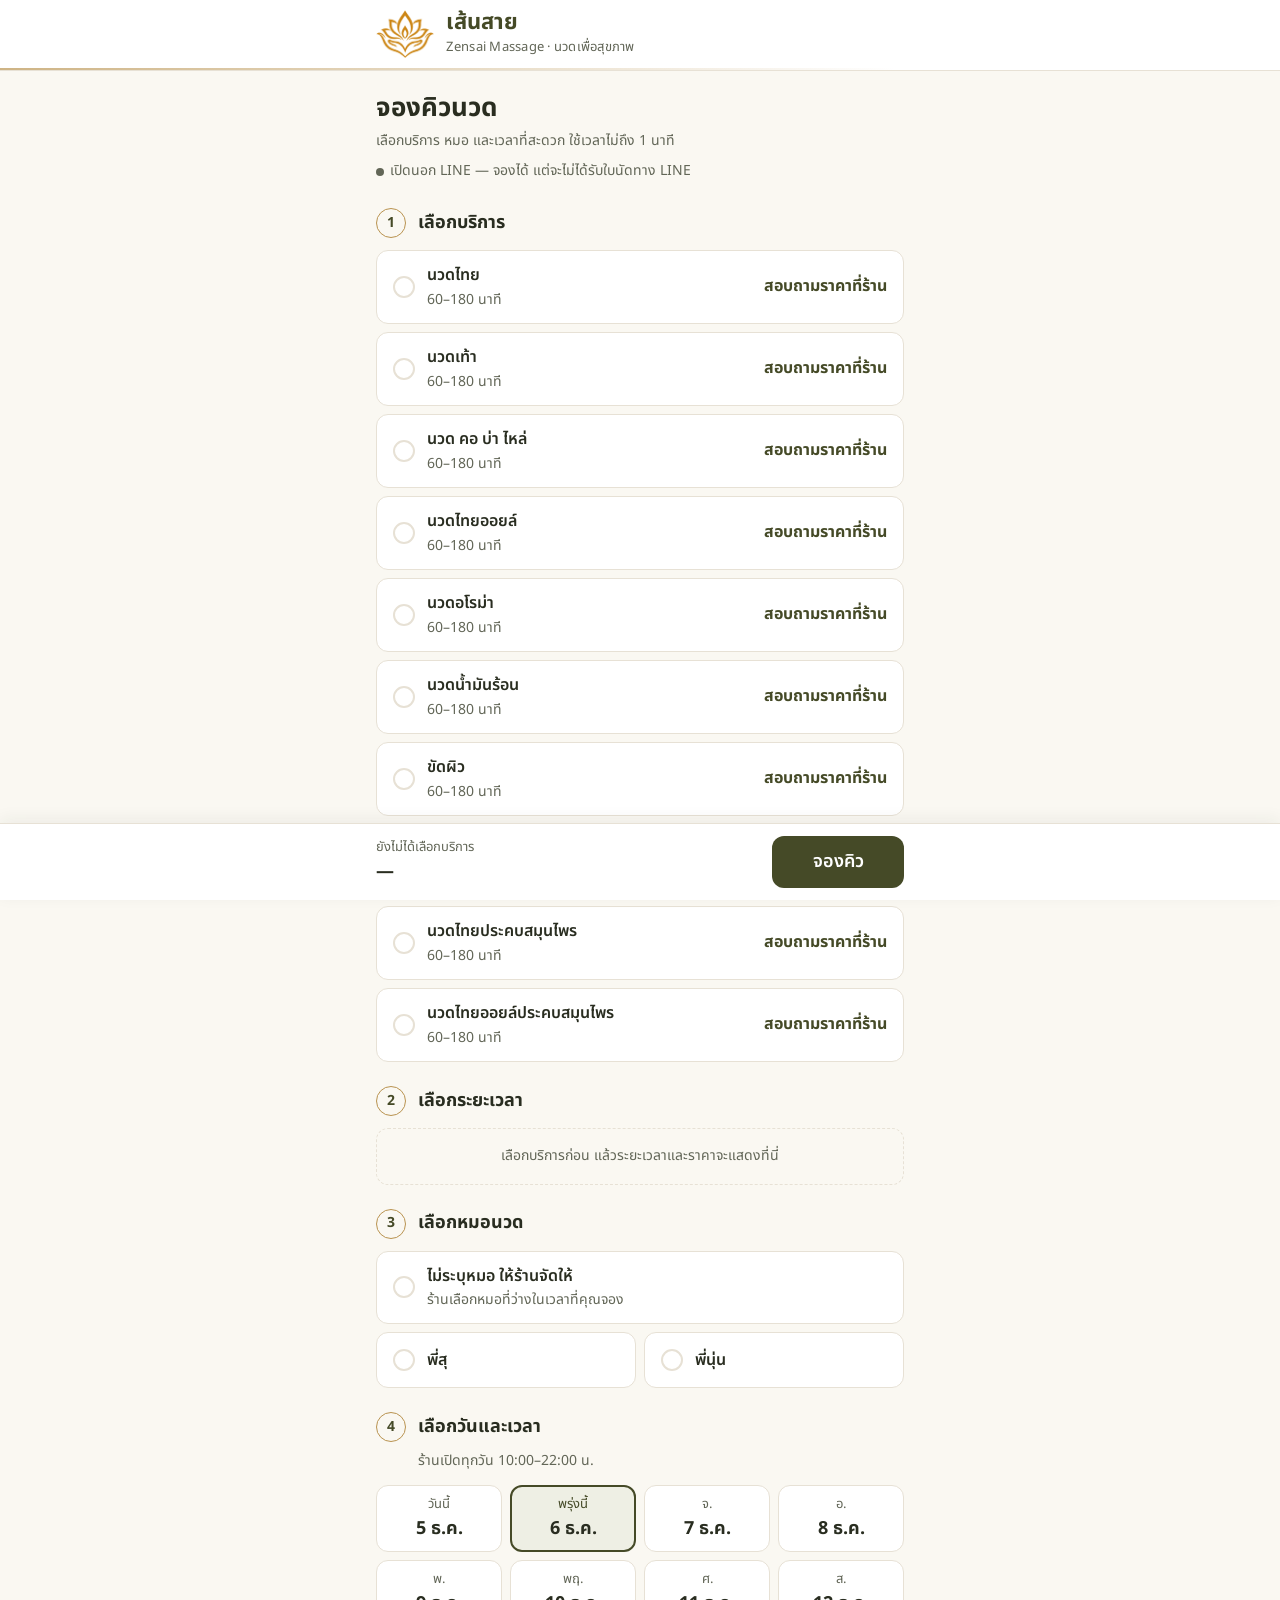
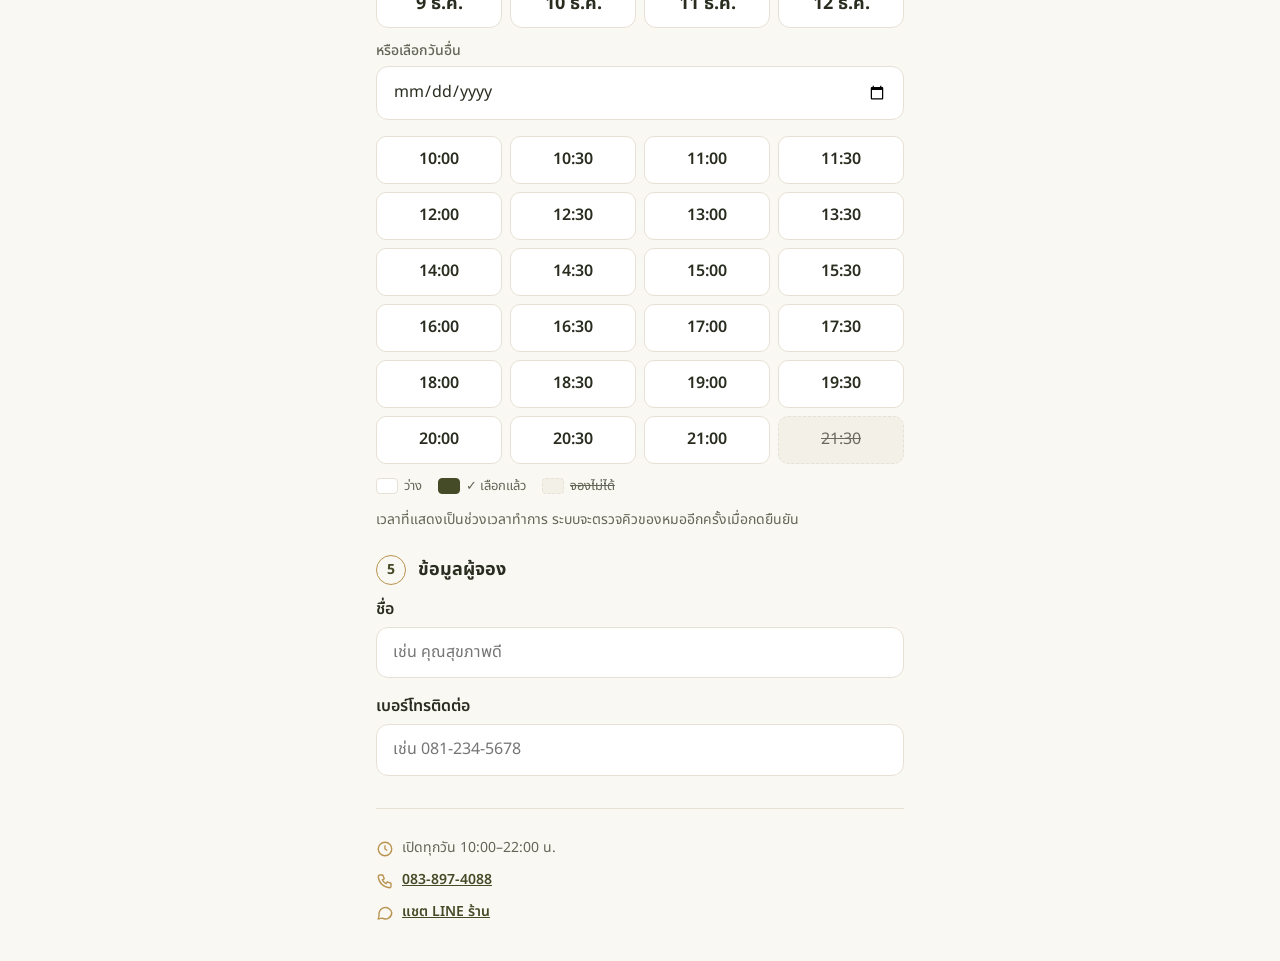
==== booking.html @ e0fc4de1 "Add files via upload" ====
<!DOCTYPE html>
<html lang="th">
<head>
<meta charset="UTF-8">
<meta name="viewport" content="width=device-width, initial-scale=1">
<title>จองคิว · เส้นสาย Zensai Massage</title>
<link rel="preconnect" href="https://fonts.googleapis.com">
<link rel="preconnect" href="https://fonts.gstatic.com" crossorigin>
<link href="https://fonts.googleapis.com/css2?family=Noto+Sans+Thai:wght@400;500;600;700&display=swap" rel="stylesheet">
<link rel="stylesheet" href="theme.css">
<script charset="utf-8" src="https://static.line-scdn.net/liff/edge/2/sdk.js"></script>
<style>
  main{padding-bottom:140px}
  .status-line{display:inline-flex;align-items:center;gap:6px;margin-top:var(--sp-2);font-size:var(--fs-sm);color:var(--c-text-2)}
  .status-line.ok{color:var(--c-success)}
  .status-line .dot{width:8px;height:8px;border-radius:50%;background:currentColor}

  .step{margin-top:var(--sp-6)}
  .step-head{display:flex;align-items:center;gap:var(--sp-3);margin-bottom:var(--sp-3)}
  .step-no{flex:none;width:30px;height:30px;border-radius:50%;border:1.5px solid var(--c-gold);color:var(--c-primary);
    display:flex;align-items:center;justify-content:center;font-weight:700;font-size:var(--fs-sm)}
  .step-head h2{font-size:var(--fs-lg)}
  .step-hint{font-size:var(--fs-sm);color:var(--c-text-2);margin:-4px 0 var(--sp-3) 42px}
  .stack{display:flex;flex-direction:column;gap:var(--sp-2)}
  .grid2{display:grid;grid-template-columns:repeat(2,minmax(0,1fr));gap:var(--sp-2)}
  .grid4{display:grid;grid-template-columns:repeat(4,minmax(0,1fr));gap:var(--sp-2)}
  @media (min-width:480px){ .grid-dates{grid-template-columns:repeat(4,minmax(0,1fr))} }

  .choice .body{flex:1;min-width:0;display:flex;flex-direction:column}
  .choice .name{font-weight:600}
  .choice .meta{font-size:var(--fs-sm);color:var(--c-text-2)}
  .choice .price{font-weight:700;color:var(--c-primary);white-space:nowrap}
  .choice.compact{flex-direction:column;align-items:flex-start;gap:2px;min-height:64px}
  .choice.compact .tick{position:absolute;top:10px;right:10px;width:20px;height:20px}

  /* วันที่ */
  .date-chip{flex-direction:column;align-items:center;justify-content:center;gap:0;min-height:64px;padding:var(--sp-2);text-align:center}
  .date-chip .d1{font-size:var(--fs-xs);color:var(--c-text-2)}
  .date-chip .d2{font-weight:700;font-size:var(--fs-lg);white-space:nowrap}
  .date-chip:has(input:checked){padding:calc(var(--sp-2) - 1px)}
  .date-chip:has(input:checked) .d1{color:var(--c-primary)}
  .other-date{margin-top:var(--sp-3)}

  /* ช่องเวลา: ว่าง / เลือก / จองไม่ได้ ต่างกันทั้งสี เส้น และสัญลักษณ์ */
  .slot{position:relative;min-height:var(--tap);display:flex;align-items:center;justify-content:center;gap:4px;
    border:1px solid var(--c-line);border-radius:var(--r-sm);background:var(--c-surface);font-weight:600;cursor:pointer;font-size:var(--fs-md)}
  .slot input{position:absolute;opacity:0;pointer-events:none}
  .slot .ck{display:none}
  .slot:has(input:checked){background:var(--c-primary);border-color:var(--c-primary);color:#fff}
  .slot:has(input:checked) .ck{display:inline}
  .slot:has(input:focus-visible){outline:3px solid var(--c-gold);outline-offset:2px}
  .slot:has(input:disabled){background:var(--c-muted-bg);border-style:dashed;color:#6A6B60;cursor:not-allowed;text-decoration:line-through;font-weight:400}
  .legend{display:flex;flex-wrap:wrap;gap:var(--sp-4);margin-top:var(--sp-3);font-size:var(--fs-xs);color:var(--c-text-2)}
  .legend span{display:inline-flex;align-items:center;gap:6px}
  .sw{width:22px;height:16px;border-radius:4px;border:1px solid var(--c-line);background:var(--c-surface)}
  .sw.sel{background:var(--c-primary);border-color:var(--c-primary)}
  .sw.off{background:var(--c-muted-bg);border-style:dashed}
  .empty-box{padding:var(--sp-4);text-align:center;color:var(--c-text-2);font-size:var(--fs-sm);border:1px dashed var(--c-line);border-radius:var(--r-md)}

  /* แถบล่าง */
  .bottombar{position:fixed;left:0;right:0;bottom:0;z-index:20;background:var(--c-surface);border-top:1px solid var(--c-line);
    box-shadow:0 -4px 16px rgba(41,45,32,.06);padding:var(--sp-3) 0 calc(var(--sp-3) + env(safe-area-inset-bottom))}
  .bottombar .container{display:flex;align-items:center;gap:var(--sp-3)}
  .bb-sum{flex:1;min-width:0;display:flex;flex-direction:column}
  .bb-sum small{font-size:var(--fs-xs);color:var(--c-text-2);white-space:nowrap;overflow:hidden;text-overflow:ellipsis}
  .bb-sum strong{font-size:var(--fs-lg)}
  .bottombar .btn{min-width:132px;min-height:52px;font-size:var(--fs-lg)}

  /* หน้าต่าง */
  .overlay{position:fixed;inset:0;z-index:40;background:rgba(41,45,32,.45);display:flex;align-items:flex-end;justify-content:center}
  .sheet{width:100%;max-width:var(--maxw);max-height:92vh;overflow-y:auto;background:var(--c-bg);border-radius:20px 20px 0 0;
    padding:var(--sp-5) var(--sp-4) calc(var(--sp-5) + env(safe-area-inset-bottom))}
  @media (min-width:640px){ .overlay{align-items:center} .sheet{border-radius:20px} }
  .sheet-head{display:flex;align-items:center;justify-content:space-between;margin-bottom:var(--sp-4)}
  .sheet-head h2{font-size:var(--fs-xl)}
  .summary{padding:var(--sp-2) var(--sp-4)}
  .summary .row{display:flex;justify-content:space-between;gap:var(--sp-4);padding:var(--sp-3) 0;border-bottom:1px solid var(--c-line)}
  .summary .row:last-child{border-bottom:0}
  .summary .k{color:var(--c-text-2);flex:none}
  .summary .v{font-weight:600;text-align:right;min-width:0;overflow-wrap:anywhere}
  .summary .total .v{font-size:var(--fs-xl);color:var(--c-primary)}
  .note{font-size:var(--fs-sm);color:var(--c-text-2);margin-top:var(--sp-3)}
  .sheet .actions{display:flex;flex-direction:column;gap:var(--sp-2);margin-top:var(--sp-5)}
  .slots-list{list-style:none;margin:var(--sp-3) 0 0;padding:0;display:flex;flex-direction:column;gap:var(--sp-2)}
  .slots-list li{padding:var(--sp-2) var(--sp-3);border:1px dashed var(--c-line);border-radius:var(--r-sm);background:var(--c-muted-bg);text-align:center;font-weight:600}

  /* สำเร็จ */
  .done{margin-top:var(--sp-6);padding:var(--sp-6) var(--sp-4);text-align:center}
  .done .ok-icon{width:64px;height:64px;margin:0 auto var(--sp-3);border-radius:50%;border:2px solid var(--c-gold);
    display:flex;align-items:center;justify-content:center;color:var(--c-primary)}
  .done h2{font-size:var(--fs-2xl)}
  .ref{display:inline-block;margin:var(--sp-3) 0 var(--sp-4);padding:var(--sp-2) var(--sp-5);border-radius:var(--r-md);
    background:var(--c-primary-soft);color:var(--c-primary);font-size:var(--fs-2xl);font-weight:700;letter-spacing:.04em}
  .done .summary{text-align:left;border:1px solid var(--c-line);border-radius:var(--r-md);margin-bottom:var(--sp-4)}
</style>
</head>
<body>

<header class="brandbar">
  <div class="container">
    <img class="brand-logo" src="logo.png" alt="โลโก้เส้นสาย" onerror="this.remove()">
    <div class="brand-text">
      <span class="brand-th">เส้นสาย</span>
      <span class="brand-en">Zensai Massage · นวดเพื่อสุขภาพ</span>
    </div>
  </div>
  <div class="brand-line"></div>
</header>

<main class="container" id="main">
  <h1 class="page-title">จองคิวนวด</h1>
  <p class="page-sub">เลือกบริการ หมอ และเวลาที่สะดวก ใช้เวลาไม่ถึง 1 นาที</p>
  <div id="lineStatus" class="status-line" role="status"><span class="dot"></span><span>กำลังเชื่อมต่อ LINE...</span></div>

  <form id="bookingForm" novalidate>
    <!-- 1 บริการ -->
    <section class="step" aria-labelledby="h-svc">
      <div class="step-head"><span class="step-no">1</span><h2 id="h-svc">เลือกบริการ</h2></div>
      <div class="stack" id="svcList" role="radiogroup" aria-labelledby="h-svc">
        <div class="skeleton" style="height:64px"></div><div class="skeleton" style="height:64px"></div><div class="skeleton" style="height:64px"></div>
      </div>
      <p class="err" data-err="service" hidden>กรุณาเลือกบริการ</p>
    </section>

    <!-- 2 ระยะเวลา -->
    <section class="step" aria-labelledby="h-dur">
      <div class="step-head"><span class="step-no">2</span><h2 id="h-dur">เลือกระยะเวลา</h2></div>
      <div class="grid2" id="durList" role="radiogroup" aria-labelledby="h-dur"></div>
      <p class="empty-box" id="durEmpty">เลือกบริการก่อน แล้วระยะเวลาและราคาจะแสดงที่นี่</p>
      <p class="err" data-err="duration" hidden>กรุณาเลือกระยะเวลา</p>
    </section>

    <!-- 3 หมอ -->
    <section class="step" aria-labelledby="h-doc">
      <div class="step-head"><span class="step-no">3</span><h2 id="h-doc">เลือกหมอนวด</h2></div>
      <div class="grid2" id="docList" role="radiogroup" aria-labelledby="h-doc"></div>
      <p class="note" id="docOffNote" hidden></p>
      <p class="err" data-err="doctor" hidden>กรุณาเลือกหมอนวด</p>
    </section>

    <!-- 4 วันและเวลา -->
    <section class="step" aria-labelledby="h-time">
      <div class="step-head"><span class="step-no">4</span><h2 id="h-time">เลือกวันและเวลา</h2></div>
      <p class="step-hint" id="hoursHint">ร้านเปิดทุกวัน 10:00–22:00 น.</p>
      <div class="grid4 grid-dates" id="dateList" role="radiogroup" aria-label="วันที่"></div>
      <div class="field other-date">
        <label for="otherDate" style="font-weight:500;font-size:var(--fs-sm);color:var(--c-text-2)">หรือเลือกวันอื่น</label>
        <input class="input" type="date" id="otherDate">
      </div>
      <h3 class="sr-only" id="h-slot">เวลาเริ่ม</h3>
      <div class="grid4" id="slotList" role="radiogroup" aria-labelledby="h-slot" style="margin-top:var(--sp-4)"></div>
      <p class="empty-box" id="slotEmpty" hidden></p>
      <div class="legend" aria-hidden="true">
        <span><i class="sw"></i>ว่าง</span>
        <span><i class="sw sel"></i>✓ เลือกแล้ว</span>
        <span><i class="sw off"></i><s>จองไม่ได้</s></span>
      </div>
      <p class="note">เวลาที่แสดงเป็นช่วงเวลาทำการ ระบบจะตรวจคิวของหมออีกครั้งเมื่อกดยืนยัน</p>
      <p class="err" data-err="time" hidden>กรุณาเลือกเวลาเริ่ม</p>
    </section>

    <!-- 5 ผู้จอง -->
    <section class="step" aria-labelledby="h-me">
      <div class="step-head"><span class="step-no">5</span><h2 id="h-me">ข้อมูลผู้จอง</h2></div>
      <div class="stack" style="gap:var(--sp-4)">
        <div class="field">
          <label for="customerName">ชื่อ</label>
          <input class="input" type="text" id="customerName" placeholder="เช่น คุณสุขภาพดี" autocomplete="name" maxlength="60">
          <p class="err" data-err="customerName" hidden>กรุณากรอกชื่ออย่างน้อย 2 ตัวอักษร</p>
        </div>
        <div class="field">
          <label for="customerPhone">เบอร์โทรติดต่อ</label>
          <input class="input" type="tel" id="customerPhone" placeholder="เช่น 081-234-5678" inputmode="tel" autocomplete="tel" maxlength="14">
          <p class="err" data-err="customerPhone" hidden>กรุณากรอกเบอร์มือถือ 10 หลัก หรือเบอร์บ้าน 9 หลัก เช่น 0812345678</p>
        </div>
      </div>
    </section>
  </form>

  <footer class="site-footer" aria-label="ข้อมูลร้าน">
    <div class="row"><svg width="18" height="18" viewBox="0 0 24 24" fill="none" stroke="currentColor" stroke-width="1.8" aria-hidden="true"><circle cx="12" cy="12" r="9"/><path d="M12 7v5l3 2"/></svg><span data-shop="hours">เปิดทุกวัน 10:00–22:00 น.</span></div>
    <div class="row"><svg width="18" height="18" viewBox="0 0 24 24" fill="none" stroke="currentColor" stroke-width="1.8" aria-hidden="true"><path d="M5 4h4l2 5-2.5 1.5a11 11 0 0 0 5 5L15 13l5 2v4a2 2 0 0 1-2 2A16 16 0 0 1 3 6a2 2 0 0 1 2-2"/></svg><a data-shop="phone" href="tel:0838974088">083-897-4088</a></div>
    <div class="row"><svg width="18" height="18" viewBox="0 0 24 24" fill="none" stroke="currentColor" stroke-width="1.8" aria-hidden="true"><path d="M21 11.5a8.5 8.5 0 0 1-12.6 7.4L3 20l1.2-4.9A8.5 8.5 0 1 1 21 11.5z"/></svg><a data-shop="line" href="https://lin.ee/VCzZf3y">แชต LINE ร้าน</a></div>
  </footer>
</main>

<!-- สำเร็จ -->
<section class="container" id="doneView" hidden>
  <div class="card done" role="status" aria-live="polite">
    <div class="ok-icon"><svg width="32" height="32" viewBox="0 0 24 24" fill="none" stroke="currentColor" stroke-width="2.2" aria-hidden="true"><path d="M5 13l4 4L19 7"/></svg></div>
    <h2>จองคิวสำเร็จ</h2>
    <p class="page-sub">เลขอ้างอิงการจอง</p>
    <div class="ref" id="doneRef">BK-000000</div>
    <div class="summary" id="doneSummary"></div>
    <p class="note" style="margin-bottom:var(--sp-4)"><span id="doneLineNote">ร้านส่งใบนัดเข้าแชต LINE แล้ว</span> หากต้องการเลื่อนหรือยกเลิก กรุณาแจ้งร้านทาง LINE หรือโทร <a data-shop="phone" href="tel:0838974088" style="white-space:nowrap">083-897-4088</a></p>
    <div class="stack">
      <button class="btn btn-primary btn-block" id="doneClose">เสร็จสิ้น</button>
      <a class="btn btn-secondary btn-block" data-shop="line" href="https://lin.ee/VCzZf3y">ติดต่อร้านทาง LINE</a>
    </div>
  </div>
</section>

<!-- แถบล่าง -->
<div class="bottombar" id="bottombar">
  <div class="container">
    <div class="bb-sum" aria-live="polite"><small id="bbLabel">ยังไม่ได้เลือกบริการ</small><strong id="bbPrice">—</strong></div>
    <button class="btn btn-primary" id="bookBtn" type="button">จองคิว</button>
  </div>
</div>

<!-- ตรวจสอบก่อนยืนยัน -->
<div class="overlay" id="reviewModal" hidden>
  <div class="sheet" role="dialog" aria-modal="true" aria-labelledby="rvTitle">
    <div class="sheet-head">
      <h2 id="rvTitle">ตรวจสอบการจอง</h2>
      <button class="icon-btn" type="button" data-close aria-label="ปิด"><svg width="20" height="20" viewBox="0 0 24 24" fill="none" stroke="currentColor" stroke-width="2" aria-hidden="true"><path d="M6 6l12 12M18 6L6 18"/></svg></button>
    </div>
    <div class="card summary" id="rvSummary"></div>
    <p class="note">ราคาตามรายการบริการของร้าน</p>
    <div class="alert alert-error" id="rvError" role="alert" hidden></div>
    <div class="actions">
      <button class="btn btn-primary btn-block" id="confirmBtn" type="button" style="min-height:52px;font-size:var(--fs-lg)">ยืนยันการจอง</button>
      <button class="btn btn-ghost btn-block" type="button" data-close>แก้ไขข้อมูล</button>
    </div>
  </div>
</div>

<!-- คิวชน -->
<div class="overlay" id="overlapModal" hidden>
  <div class="sheet" role="alertdialog" aria-modal="true" aria-labelledby="ovTitle">
    <div class="sheet-head"><h2 id="ovTitle">เวลานี้หมอไม่ว่าง</h2></div>
    <p><strong id="overlapDoctorName"></strong> มีคิวในช่วงเวลาต่อไปนี้ของวันที่เลือก กรุณาเลือกเวลาที่ไม่ทับช่วงนี้ หรือเลือกหมอท่านอื่น</p>
    <ul class="slots-list" id="overlapTimeList"></ul>
    <div class="actions"><button class="btn btn-primary btn-block" type="button" id="overlapBack">เลือกเวลาใหม่</button></div>
  </div>
</div>

<script>
/* ================== ตั้งค่า (ค่าเดิมของระบบ) ================== */
let userLineId = "";
const LIFF_ID = "2012242488-OK0d3lhO";
const GAS_URL = "https://script.google.com/macros/s/AKfycbzGYGDZ9U1p-C6fhe0xOBfk2Kd2uC1qpuZTYIqtyW0Fg2zHU_-hNtagqy3VfTC_7IYmIg/exec";
let DOCTORS = ["พี่สุ", "พี่นุ่น"];   // สำรอง: ใช้เมื่อโหลดรายชื่อจากชีต "ชื่อพนักงาน/หมอ" ไม่ได้
// เวลาเปิด-ปิด ช่วงห่างช่องเวลา เบอร์ และ LINE ร้าน: อ่านจากแท็บ "ตั้งค่า" (ค่านี้ใช้เมื่อโหลดไม่ได้)
let CFG = { openTime: "10:00", closeTime: "22:00", slotStep: 30, phone: "083-897-4088", lineUrl: "https://lin.ee/VCzZf3y" };   // เวลาทำการ / ช่วงห่างของช่องเวลา (นาที)
const START_URL = location.href;

// รายการสำรอง (ใช้เมื่อโหลด Sheet ไม่ได้) = รายการเดิมของหน้าจอง ไม่มีราคา
const FALLBACK_SERVICES = ["นวดไทย","นวดเท้า","นวด คอ บ่า ไหล่","นวดไทยออยล์","นวดอโรม่า","นวดน้ำมันร้อน","ขัดผิว","นวดอโรม่า + ขัดผิว","นวดไทยประคบสมุนไพร","นวดไทยออยล์ประคบสมุนไพร"];
const FALLBACK_DURATIONS = [60, 90, 120, 150, 180];
const SERVICE_MAP = { thai:"นวดไทย", thaioil:"นวดไทยออยล์", foot:"นวดเท้า", office:"นวด คอ บ่า ไหล่", oil:"นวดอโรม่า", stone:"นวดไทยประคบสมุนไพร" };

/* ================== state ================== */
let SERVICES = [];           // [{id,name,durations:[{min,price}]}]
const S = { service:null, dur:null, doctor:null, date:null, time:null };

const $ = id => document.getElementById(id);
const esc = s => String(s ?? '').replace(/[&<>"']/g, c => ({'&':'&amp;','<':'&lt;','>':'&gt;','"':'&quot;',"'":'&#39;'}[c]));
const baht = n => '฿' + Number(n).toLocaleString('th-TH');
const norm = s => String(s || '').replace(/\s+/g, '');
const pad = n => String(n).padStart(2, '0');
const toMin = t => { const [h, m] = t.split(':').map(Number); return h * 60 + m; };
const fromMin = m => pad(Math.floor(m / 60)) + ':' + pad(m % 60);
const isoDate = d => d.getFullYear() + '-' + pad(d.getMonth() + 1) + '-' + pad(d.getDate());
const durLabel = m => (m % 60 === 0 ? (m / 60) + ' ชั่วโมง' : (m >= 60 ? (Math.floor(m / 60) + ' ชม. ' + (m % 60) + ' นาที') : m + ' นาที'));
const TICK = '<span class="tick"><svg width="14" height="14" viewBox="0 0 24 24" fill="none" stroke="currentColor" stroke-width="3" aria-hidden="true"><path d="M5 13l4 4L19 7"/></svg></span>';

function setStatus(type, text){
  const el = $('lineStatus'); el.className = 'status-line' + (type ? ' ' + type : '');
  el.querySelector('span:last-child').textContent = text;
}

/* ================== โหลดบริการ (ชีต Price) + หมอ + ตั้งค่า ผ่าน Apps Script ================== */
const CACHE_KEY = 'zensai_catalog_v1';
function useCatalog(c){
  CFG = Object.assign(CFG, c.settings || {});
  if (Array.isArray(c.services) && c.services.length)
    SERVICES = c.services.map(s => ({ id: s.id, name: s.name, durations: s.durations || [] }));
  if (Array.isArray(c.doctors) && c.doctors.length) DOCTORS = c.doctors;
  if (c.doctorOffDays) DOCTOR_OFF = c.doctorOffDays;
  CHECKED_IN = { date: c.today || '', names: c.checkedInToday || [] };
  LEAVE = c.leave || {};
}
function applyShopInfo(){
  const h = `ร้านเปิดทุกวัน ${CFG.openTime}–${CFG.closeTime} น.`;
  document.querySelectorAll('[data-shop="hours"]').forEach(el => el.textContent = h.replace('ร้าน', ''));
  $('hoursHint').textContent = h;
  document.querySelectorAll('[data-shop="phone"]').forEach(el => { el.textContent = CFG.phone; el.href = 'tel:' + String(CFG.phone).replace(/\D/g, ''); });
  document.querySelectorAll('[data-shop="line"]').forEach(el => el.href = CFG.lineUrl);
}
async function loadCatalog(){
  $('docList').innerHTML = '<div class="skeleton" style="height:56px"></div><div class="skeleton" style="height:56px"></div>';
  try{
    const r = await fetch(GAS_URL, { method: 'POST', headers: { 'Content-Type': 'text/plain;charset=utf-8' }, body: JSON.stringify({ action: 'catalog' }) });
    const c = await r.json();
    if (!c.success) throw new Error(c.error || 'โหลดไม่สำเร็จ');
    useCatalog(c);
    try{ localStorage.setItem(CACHE_KEY, JSON.stringify(c)); }catch(e){}
  }catch(e){
    console.warn('โหลดข้อมูลล่าสุดไม่ได้:', e);
    let cached = null;
    try{ cached = JSON.parse(localStorage.getItem(CACHE_KEY) || 'null'); }catch(_){}
    if (cached) useCatalog(cached);   // ใช้ข้อมูลครั้งล่าสุดที่เคยโหลดได้
  }
  if (!SERVICES.length)               // ไม่มีทั้งข้อมูลสด/ที่จำไว้: ใช้รายการเดิมของร้าน (ไม่มีราคา) ให้ลูกค้ายังจองได้
    SERVICES = FALLBACK_SERVICES.map(n => ({ id: '', name: n, durations: FALLBACK_DURATIONS.map(min => ({ min, price: 0 })) }));
  applyShopInfo();
  renderServices(); renderDoctors(); renderSlots();
}

/* ================== render ================== */
function priceRange(s){
  const ps = s.durations.map(d => d.price).filter(Boolean);
  const mins = s.durations.map(d => d.min);
  const t = mins.length ? (mins[0] === mins[mins.length - 1] ? `${mins[0]} นาที` : `${mins[0]}–${mins[mins.length - 1]} นาที`) : '';
  const p = ps.length ? (Math.min(...ps) === Math.max(...ps) ? baht(ps[0]) : `${baht(Math.min(...ps))}–${baht(Math.max(...ps)).slice(1)}`) : 'สอบถามราคาที่ร้าน';
  return { t, p };
}
function renderServices(){
  $('svcList').innerHTML = SERVICES.map((s, i) => { const r = priceRange(s); return `
    <label class="choice"><input type="radio" name="service" value="${i}">${TICK}
      <span class="body"><span class="name">${esc(s.name)}</span><span class="meta">${esc(r.t)}</span></span>
      <span class="price">${esc(r.p)}</span></label>`; }).join('');
}
function renderDurations(){
  const s = S.service;
  $('durEmpty').hidden = !!s;
  $('durList').innerHTML = !s ? '' : s.durations.map(d => `
    <label class="choice compact"><input type="radio" name="dur" value="${d.min}" ${S.dur && S.dur.min === d.min ? 'checked' : ''}>${TICK}
      <span class="name">${durLabel(d.min)}</span><span class="price">${d.price ? baht(d.price) : 'ราคาตามหน้าร้าน'}</span></label>`).join('');
}
const ANY_DOCTOR = 'ให้ร้านจัดให้';
let DOCTOR_OFF = {};
let CHECKED_IN = { date: '', names: [] };
let LEAVE = {};   // { "yyyy-mm-dd": [ชื่อหมอที่ลา] } จากแท็บ วันลา   // หมอที่เช็กอินวันนี้ (มาทำงานแม้ตรงกับวันหยุด)   // { ชื่อหมอ: [เลขวันหยุด 0=อา..6=ส] } จากคอลัมน์ "วันหยุด" ในชีตหมอ
const DAY_TH = ['อาทิตย์','จันทร์','อังคาร','พุธ','พฤหัสบดี','ศุกร์','เสาร์'];
function weekdayOf(iso){ const [y,m,d] = iso.split('-').map(Number); return new Date(y, m - 1, d).getDay(); }
function renderDoctors(){
  const wd = S.date ? weekdayOf(S.date) : -1;
  const workingToday = S.date && S.date === CHECKED_IN.date ? CHECKED_IN.names : [];
  const onLeave = (S.date && LEAVE[S.date]) || [];
  // วันนี้: ถ้ามีหมอเช็กอินแล้ว แสดงเฉพาะคนที่เช็กอิน
  const notInYet = workingToday.length ? DOCTORS.filter(d => !workingToday.includes(d)) : [];
  const off = DOCTORS.filter(d => notInYet.includes(d) ||
    (((DOCTOR_OFF[d] || []).includes(wd) || onLeave.includes(d)) && !workingToday.includes(d)));
  const avail = DOCTORS.filter(d => !off.includes(d));
  if (S.doctor && S.doctor !== ANY_DOCTOR && off.includes(S.doctor)){
    const why = notInYet.includes(S.doctor) ? 'ยังไม่ได้เข้างานวันนี้' : onLeave.includes(S.doctor) ? 'ลาวันที่เลือก' : 'หยุดวัน' + DAY_TH[wd];
    $('docOffNote').textContent = `${S.doctor} ${why} กรุณาเลือกหมอใหม่ หรือเลือก "ให้ร้านจัดให้"`;
    $('docOffNote').hidden = false; S.doctor = null;
  } else if (off.length){
    $('docOffNote').textContent = `วันที่เลือกไม่มาทำงาน: ${off.join(', ')}`;
    $('docOffNote').hidden = false;
  } else $('docOffNote').hidden = true;
  $('docList').innerHTML = `
    <label class="choice" style="grid-column:1/-1"><input type="radio" name="doctor" value="${ANY_DOCTOR}">${TICK}
      <span class="body"><span class="name">ไม่ระบุหมอ ให้ร้านจัดให้</span><span class="meta">ร้านเลือกหมอที่ว่างในเวลาที่คุณจอง</span></span></label>`
    + avail.map(d => `
    <label class="choice"><input type="radio" name="doctor" value="${esc(d)}" ${S.doctor === d ? 'checked' : ''}>${TICK}<span class="body"><span class="name">${esc(d)}</span></span></label>`).join('');
  if (S.doctor === ANY_DOCTOR){ const r = document.querySelector(`input[name=doctor][value="${ANY_DOCTOR}"]`); if (r) r.checked = true; }
}
function renderDates(){
  const fmt1 = new Intl.DateTimeFormat('th-TH', { weekday: 'short' });
  const fmt2 = new Intl.DateTimeFormat('th-TH', { day: 'numeric', month: 'short' });
  const today = new Date(); let html = '';
  for (let i = 0; i < 8; i++){
    const d = new Date(today.getFullYear(), today.getMonth(), today.getDate() + i);
    const iso = isoDate(d);
    html += `<label class="choice date-chip"><input type="radio" name="date" value="${iso}" ${S.date === iso ? 'checked' : ''}>
      <span class="d1">${i === 0 ? 'วันนี้' : i === 1 ? 'พรุ่งนี้' : fmt1.format(d)}</span><span class="d2">${fmt2.format(d)}</span></label>`;
  }
  $('dateList').innerHTML = html;
  $('otherDate').min = isoDate(today);
}
function renderSlots(){
  const dur = S.dur ? S.dur.min : 60;
  const now = new Date(), isToday = S.date === isoDate(now);
  const nowMin = now.getHours() * 60 + now.getMinutes();
  const last = toMin(CFG.closeTime) - dur, step = Number(CFG.slotStep) || 30;
  let html = '', free = 0;
  for (let m = toMin(CFG.openTime); m <= toMin(CFG.closeTime) - step; m += step){
    const t = fromMin(m);
    const off = (isToday && m <= nowMin) || m > last;
    if (!off) free++;
    if (off && S.time === t) S.time = null;
    html += `<label class="slot"><input type="radio" name="time" value="${t}" ${off ? 'disabled' : ''} ${S.time === t ? 'checked' : ''}
      aria-label="${t} น.${off ? ' (จองไม่ได้)' : ''}"><span class="ck" aria-hidden="true">✓</span>${t}</label>`;
  }
  $('slotList').innerHTML = html;
  $('slotEmpty').hidden = free > 0;
  $('slotEmpty').textContent = isToday ? 'วันนี้ไม่มีช่วงเวลาที่จองได้แล้ว กรุณาเลือกวันอื่น' : 'ไม่มีช่วงเวลาที่พอสำหรับระยะเวลานี้ กรุณาเลือกระยะเวลาที่สั้นลง';
  updateBar();
}
function updateBar(){
  const s = S.service, d = S.dur;
  $('bbLabel').textContent = s ? [s.name, d && durLabel(d.min), S.time && (S.time + ' น.')].filter(Boolean).join(' · ') : 'ยังไม่ได้เลือกบริการ';
  $('bbPrice').textContent = d ? (d.price ? baht(d.price) : 'ราคาตามหน้าร้าน') : (s ? 'เลือกระยะเวลา' : '—');
}
function showErr(key, show){ const el = document.querySelector(`[data-err="${key}"]`); if (el) el.hidden = !show; }

/* ================== events ================== */
const form = $('bookingForm');
form.addEventListener('change', e => {
  const t = e.target;
  if (t.name === 'service'){ S.service = SERVICES[Number(t.value)]; S.dur = S.service.durations.length === 1 ? S.service.durations[0] : null; renderDurations(); renderSlots(); showErr('service', false); }
  if (t.name === 'dur'){ S.dur = S.service.durations.find(d => d.min === Number(t.value)); renderSlots(); showErr('duration', false); }
  if (t.name === 'doctor'){ S.doctor = t.value; showErr('doctor', false); }
  if (t.name === 'date'){ S.date = t.value; $('otherDate').value = ''; renderSlots(); renderDoctors(); }
  if (t.id === 'otherDate' && t.value){ S.date = t.value; document.querySelectorAll('input[name=date]').forEach(r => r.checked = (r.value === t.value)); renderSlots(); renderDoctors(); }
  if (t.name === 'time'){ S.time = t.value; showErr('time', false); updateBar(); }
});
['customerName', 'customerPhone'].forEach(id => $(id).addEventListener('input', () => { showErr(id, false); $(id).classList.remove('invalid'); }));

const cleanPhone = v => (v || '').replace(/\D/g, '');
const isValidPhone = d => /^0\d{8,9}$/.test(d);
const formatPhone = d => d.length === 10 ? d.replace(/(\d{3})(\d{3})(\d{4})/, '$1-$2-$3') : d.length === 9 ? d.replace(/(\d{2})(\d{3})(\d{4})/, '$1-$2-$3') : d;

function validate(){
  const checks = [
    ['service', !!S.service, 'svcList'], ['duration', !!S.dur, 'durList'], ['doctor', !!S.doctor, 'docList'],
    ['time', !!(S.date && S.time), 'slotList'],
    ['customerName', $('customerName').value.trim().length >= 2, 'customerName'],
    ['customerPhone', isValidPhone(cleanPhone($('customerPhone').value)), 'customerPhone'],
  ];
  let first = null;
  for (const [key, ok, elId] of checks){
    showErr(key, !ok);
    if (elId.startsWith('customer')) $(elId).classList.toggle('invalid', !ok);
    if (!ok && !first) first = $(elId);
  }
  if (first){ first.scrollIntoView({ behavior: 'smooth', block: 'center' }); if (first.focus) setTimeout(() => first.focus({ preventScroll: true }), 300); return false; }
  return true;
}

function endTimeOf(start, durHrs){
  // สูตรเดิมของระบบ
  const [h, m] = start.split(':').map(Number);
  const addedMinutes = Math.round((durHrs % 1) * 60), totalMinutes = m + addedMinutes;
  const endHour = (h + Math.floor(durHrs) + Math.floor(totalMinutes / 60)) % 24;
  return pad(endHour) + ':' + pad(totalMinutes % 60);
}
function thaiLongDate(iso){
  const [y, m, d] = iso.split('-').map(Number);
  return new Intl.DateTimeFormat('th-TH', { weekday: 'long', day: 'numeric', month: 'long', year: 'numeric' }).format(new Date(y, m - 1, d));
}
function summaryHTML(extra){
  const hrs = S.dur.min / 60, end = endTimeOf(S.time, hrs);
  const rows = [
    ['บริการ', S.service.name], ['ระยะเวลา', durLabel(S.dur.min)], ['หมอนวด', S.doctor === ANY_DOCTOR ? 'ไม่ระบุ (ร้านจัดให้)' : S.doctor],
    ['วันที่', thaiLongDate(S.date)], ['เวลา', `${S.time}–${end} น.`],
    ['ผู้จอง', $('customerName').value.trim()], ['เบอร์โทร', formatPhone(cleanPhone($('customerPhone').value))],
    ...(extra || []),
  ];
  return rows.map(([k, v]) => `<div class="row"><span class="k">${esc(k)}</span><span class="v">${esc(v)}</span></div>`).join('')
    + `<div class="row total"><span class="k">ราคา</span><span class="v">${S.dur.price ? baht(S.dur.price) : 'ราคาตามหน้าร้าน'}</span></div>`;
}

/* modal helpers */
let lastFocus = null;
function openModal(id){ lastFocus = document.activeElement; $(id).hidden = false; document.body.style.overflow = 'hidden'; const f = $(id).querySelector('button'); f && f.focus(); }
function closeModal(id){ $(id).hidden = true; document.body.style.overflow = ''; lastFocus && lastFocus.focus && lastFocus.focus(); }
document.querySelectorAll('[data-close]').forEach(b => b.addEventListener('click', () => closeModal('reviewModal')));
$('reviewModal').addEventListener('click', e => { if (e.target.id === 'reviewModal' && !$('confirmBtn').disabled) closeModal('reviewModal'); });
document.addEventListener('keydown', e => { if (e.key === 'Escape' && !$('reviewModal').hidden && !$('confirmBtn').disabled) closeModal('reviewModal'); });

$('bookBtn').addEventListener('click', () => {
  if (!validate()) return;
  $('rvSummary').innerHTML = summaryHTML();
  $('rvError').hidden = true;
  openModal('reviewModal');
});

$('overlapBack').addEventListener('click', () => { closeModal('overlapModal'); $('h-time').scrollIntoView({ behavior: 'smooth', block: 'start' }); });

/* ================== ส่งการจอง (API เดิม) ================== */
$('confirmBtn').addEventListener('click', async () => {
  const btn = $('confirmBtn');
  btn.disabled = true; btn.innerHTML = '<span class="spinner"></span> กำลังบันทึกการจอง...';
  $('rvError').hidden = true;

  if (!userLineId && typeof liff !== 'undefined'){
    try{ if (liff.isLoggedIn()){ const p = await liff.getProfile(); if (p && p.userId) userLineId = p.userId; } }catch(e){}
  }
  const durationVal = S.dur.min / 60;
  const name = $('customerName').value.trim();
  const phone = formatPhone(cleanPhone($('customerPhone').value));
  const payload = {
    service: S.service.name,
    serviceId: S.service.id || '',
    price: S.dur.price || null,
    doctor: S.doctor,
    duration: durationVal,
    date: S.date,
    startTime: S.time,
    endTime: endTimeOf(S.time, durationVal),
    customerName: name,
    customerPhone: phone,
    customerInfo: name + " " + phone,
    lineUserId: userLineId
  };

  const controller = new AbortController();
  const timer = setTimeout(() => controller.abort(), 30000);
  try{
    const r = await fetch(GAS_URL, { method: 'POST', headers: { 'Content-Type': 'text/plain;charset=utf-8' }, body: JSON.stringify(payload), signal: controller.signal });
    clearTimeout(timer);
    let res; try{ res = JSON.parse(await r.text()); }catch(e){ throw new Error('ระบบตอบกลับผิดรูปแบบ'); }

    if (res.success){
      if (res.autoAssigned && res.doctor) S.doctor = res.doctor + ' (ร้านจัดให้)';
      closeModal('reviewModal');
      $('doneRef').textContent = res.bookingId;
      $('doneSummary').innerHTML = summaryHTML();
      $('doneLineNote').textContent =
        res.lineSent === true ? 'ร้านส่งใบนัดเข้าแชต LINE แล้ว'
        : res.lineSent === false ? (userLineId ? 'ส่งใบนัดเข้า LINE ไม่สำเร็จ กรุณาบันทึกเลขอ้างอิงนี้ไว้ (การจองบันทึกเรียบร้อยแล้ว)' : 'กรุณาบันทึกเลขอ้างอิงนี้ไว้')
        : (userLineId ? 'ร้านส่งใบนัดเข้าแชต LINE แล้ว' : 'กรุณาบันทึกเลขอ้างอิงนี้ไว้');   // ระบบหลังบ้านเวอร์ชันเก่า
      $('main').hidden = true; $('bottombar').hidden = true; $('doneView').hidden = false;
      window.scrollTo(0, 0);
    }else if (res.isOverlapping){
      closeModal('reviewModal');
      $('overlapDoctorName').textContent = res.doctor || S.doctor;
      const list = $('overlapTimeList'); list.innerHTML = '';
      (res.bookedSlots || []).forEach(s => { const li = document.createElement('li'); li.textContent = s; list.appendChild(li); });
      openModal('overlapModal');
    }else{
      if (res.doctorOff){
        $('rvError').innerHTML = `<div><strong>${esc(res.error)}</strong><br>กด "แก้ไขข้อมูล" แล้วเลือกใหม่</div>`;
        $('rvError').hidden = false;
      } else if (res.noDoctorFree){
        $('rvError').innerHTML = `<div><strong>เวลานี้หมอไม่ว่างทุกท่าน</strong><br>กรุณากด "แก้ไขข้อมูล" แล้วเลือกเวลาอื่น</div>`;
        $('rvError').hidden = false;
      } else showBookingError(res.error || 'ไม่ทราบสาเหตุ');
    }
  }catch(err){
    clearTimeout(timer);
    showBookingError(err.name === 'AbortError' ? 'ระบบตอบช้าเกินไป' : (err.message || String(err)), true);
  }finally{
    btn.disabled = false; btn.textContent = 'ยืนยันการจอง';
  }
});
function showBookingError(msg, network){
  const el = $('rvError');
  el.innerHTML = `<div><strong>จองไม่สำเร็จ:</strong> ${esc(msg)}<br>${network
    ? 'ตรวจสอบสัญญาณอินเทอร์เน็ตแล้วกด "ยืนยันการจอง" อีกครั้ง'
    : 'ลองแก้ไขข้อมูลแล้วกดยืนยันอีกครั้ง'} หากยังไม่ได้ ติดต่อร้าน ${esc(CFG.phone)}</div>`;
  el.hidden = false;
}

$('doneClose').addEventListener('click', () => {
  try{ if (typeof liff !== 'undefined' && liff.isInClient()){ liff.closeWindow(); return; } }catch(e){}
  location.href = location.pathname;   // เปิดในเบราว์เซอร์: กลับหน้าจองใหม่
});

/* ================== รับค่าจากหน้าเมนู ================== */
function getMenuParams(){
  const p = new URLSearchParams(location.search);
  if (p.get('service') || p.get('svc_name')) return p;
  try{
    const state = new URL(START_URL).searchParams.get('liff.state');
    if (state){ const q = state.includes('?') ? state.slice(state.indexOf('?') + 1) : state; return new URLSearchParams(q.split('#')[0]); }
  }catch(e){}
  return p;
}
function checkRadio(name, value){
  const r = [...document.querySelectorAll(`input[name="${name}"]`)].find(x => x.value === String(value));
  if (!r) return false;
  r.checked = true; r.dispatchEvent(new Event('change', { bubbles: true })); return true;
}
async function prefillFromMenu(){
  const p = getMenuParams();
  const svcId = p.get('service'), svcName = p.get('svc_name'), durMin = Number(p.get('dur'));
  if (svcId || svcName){
    let idx = SERVICES.findIndex(s => s.id && s.id === svcId);
    if (idx < 0) idx = SERVICES.findIndex(s => norm(s.name) === norm(svcName));
    if (idx < 0 && SERVICE_MAP[svcId]) idx = SERVICES.findIndex(s => s.name === SERVICE_MAP[svcId]);
    if (idx >= 0){
      checkRadio('service', idx);
      if (durMin) checkRadio('dur', durMin);
      setTimeout(() => $('h-doc').scrollIntoView({ behavior: 'smooth', block: 'start' }), 200);
    }
  }
  try{
    if (!$('customerName').value && typeof liff !== 'undefined' && liff.isLoggedIn()){
      const prof = await liff.getProfile(); if (prof && prof.displayName) $('customerName').value = prof.displayName;
    }
  }catch(e){}
}

/* ================== LIFF ================== */
async function initApp(){
  if (typeof liff === 'undefined'){ setStatus('', 'เปิดนอก LINE — จองได้ แต่จะไม่ได้รับใบนัดทาง LINE'); return; }
  try{
    await Promise.race([
      liff.init({ liffId: LIFF_ID, withLoginOnExternalBrowser: true }),
      new Promise((_, rej) => setTimeout(() => rej(new Error('LIFF init timeout')), 10000))
    ]);
    if (liff.isLoggedIn()){
      const profile = await liff.getProfile();
      if (profile && profile.userId){ userLineId = profile.userId; setStatus('ok', 'เชื่อมต่อ LINE แล้ว: ' + profile.displayName); }
    }else if (liff.isInClient()){
      liff.login();
    }else{
      setStatus('', 'เปิดนอก LINE — จองได้ แต่จะไม่ได้รับใบนัดทาง LINE');
    }
  }catch(err){
    console.error('LIFF Error:', err);
    setStatus('', 'เชื่อมต่อ LINE ไม่สำเร็จ — ยังจองได้ตามปกติ');
  }
}

// วันนี้เลยเวลาจองแล้ว -> เริ่มที่พรุ่งนี้
(function(){
  const n = new Date(), lastStart = toMin(CFG.closeTime) - 60;
  const d = (n.getHours() * 60 + n.getMinutes() >= lastStart) ? new Date(n.getFullYear(), n.getMonth(), n.getDate() + 1) : n;
  S.date = isoDate(d);
})();
renderDates(); renderDurations(); renderSlots();
Promise.allSettled([initApp(), loadCatalog()]).then(prefillFromMenu);
</script>
</body>
</html>
---- theme.css ----
/* ==========================================================
   เส้นสาย — Zensai Massage · ธีมกลาง (ใช้ร่วมกันทุกหน้า)
   แก้สี/ฟอนต์/ระยะที่นี่ที่เดียว ทั้งเว็บจะเปลี่ยนตาม
   ========================================================== */
:root{
  /* สี CI */
  --c-bg:        #FAF8F2;   /* Ivory พื้นหลังหลัก */
  --c-surface:   #FFFFFF;   /* การ์ด */
  --c-primary:   #454A27;   /* Olive Green ปุ่มหลัก */
  --c-primary-h: #35391E;   /* ปุ่มเมื่อกด/ชี้ */
  --c-primary-soft: #EEEFE4;/* พื้นอ่อนของสีหลัก (สถานะเลือก) */
  --c-gold:      #B99350;   /* ทอง: ใช้กับเส้น/ไอคอน/รายละเอียดเท่านั้น */
  --c-line:      #E7E1D5;   /* เส้นแบ่ง ขอบอ่อน */
  --c-text:      #292D20;   /* ข้อความหลัก */
  --c-text-2:    #626657;   /* ข้อความรอง */
  --c-muted-bg:  #F3F0E7;   /* พื้นช่องปิด/ไม่ว่าง */
  --c-danger:    #A3341F;   /* ข้อผิดพลาด */
  --c-danger-bg: #FBEDE8;
  --c-success:   #3F6B2E;

  /* ตัวอักษร */
  --font: 'Noto Sans Thai', 'Noto Sans', system-ui, -apple-system, 'Segoe UI', sans-serif;
  --fs-xs: 13px;  --fs-sm: 14px;  --fs-md: 16px;  --fs-lg: 18px;
  --fs-xl: 22px;  --fs-2xl: 26px;
  --lh: 1.6;

  /* ระยะ มุม เงา */
  --sp-1: 4px; --sp-2: 8px; --sp-3: 12px; --sp-4: 16px; --sp-5: 20px; --sp-6: 24px; --sp-8: 32px;
  --r-sm: 10px; --r-md: 12px; --r-lg: 16px; --r-pill: 999px;
  --shadow: 0 1px 2px rgba(41,45,32,.06), 0 4px 14px rgba(41,45,32,.05);
  --tap: 48px;               /* ขนาดปุ่มขั้นต่ำ (>=44px) */
  --maxw: 560px;
}

*,*::before,*::after{box-sizing:border-box}
[hidden]{display:none !important}
html{-webkit-text-size-adjust:100%}
body{
  margin:0; background:var(--c-bg); color:var(--c-text);
  font-family:var(--font); font-size:var(--fs-md); line-height:var(--lh);
  -webkit-tap-highlight-color:transparent; overflow-x:hidden;
}
h1,h2,h3{margin:0;line-height:1.35;font-weight:700}
p{margin:0}
a{color:var(--c-primary)}
button,input,select,textarea{font:inherit;color:inherit}
:focus-visible{outline:3px solid var(--c-gold);outline-offset:2px}
.sr-only{position:absolute;width:1px;height:1px;overflow:hidden;clip:rect(0 0 0 0);white-space:nowrap}
.container{max-width:var(--maxw);margin:0 auto;padding:0 var(--sp-4)}

/* ---------- หัวร้าน ---------- */
.brandbar{background:var(--c-surface);border-bottom:1px solid var(--c-line)}
.brandbar .container{display:flex;align-items:center;gap:var(--sp-3);min-height:68px;padding-top:var(--sp-2);padding-bottom:var(--sp-2)}
.brand-logo{height:48px;width:auto;flex:none}
.shop-hero{margin:0;height:170px;overflow:hidden;background:var(--c-muted-bg)}
.shop-hero img{width:100%;height:100%;object-fit:cover;object-position:35% 60%;display:block}
@media (min-width:640px){.shop-hero{height:260px}}
.brand-text{display:flex;flex-direction:column;min-width:0}
.brand-th{font-size:var(--fs-xl);font-weight:700;color:var(--c-primary);line-height:1.2}
.brand-en{font-size:var(--fs-xs);color:var(--c-text-2);letter-spacing:.02em}
.brand-line{height:2px;background:linear-gradient(90deg,var(--c-gold),transparent 70%);opacity:.7}

.page-title{font-size:var(--fs-2xl);color:var(--c-text);margin:var(--sp-5) 0 var(--sp-1)}
.page-sub{color:var(--c-text-2);font-size:var(--fs-sm)}

/* ---------- ปุ่ม ---------- */
.btn{
  display:inline-flex;align-items:center;justify-content:center;gap:var(--sp-2);
  min-height:var(--tap);padding:0 var(--sp-5);border-radius:var(--r-md);
  border:1px solid transparent;font-size:var(--fs-md);font-weight:600;cursor:pointer;
  text-decoration:none;transition:background-color .15s,border-color .15s;
}
.btn-primary{background:var(--c-primary);color:#fff}
.btn-primary:hover,.btn-primary:active{background:var(--c-primary-h)}
.btn-secondary{background:var(--c-surface);color:var(--c-primary);border-color:var(--c-primary)}
.btn-secondary:hover{background:var(--c-primary-soft)}
.btn-ghost{background:transparent;color:var(--c-text-2);border-color:var(--c-line)}
.btn-block{width:100%}
.btn:disabled{opacity:.55;cursor:not-allowed}
.icon-btn{width:var(--tap);height:var(--tap);display:inline-flex;align-items:center;justify-content:center;
  border-radius:var(--r-pill);border:1px solid var(--c-line);background:var(--c-surface);color:var(--c-text);cursor:pointer}

/* ---------- การ์ด ---------- */
.card{background:var(--c-surface);border:1px solid var(--c-line);border-radius:var(--r-lg);box-shadow:var(--shadow)}

/* ---------- ฟอร์ม ---------- */
.field{display:flex;flex-direction:column;gap:var(--sp-1)}
.field label{font-weight:600;font-size:var(--fs-md)}
.input{
  min-height:var(--tap);width:100%;padding:var(--sp-3) var(--sp-4);border-radius:var(--r-md);
  border:1px solid var(--c-line);background:var(--c-surface);font-size:var(--fs-md);
}
.input:focus{border-color:var(--c-primary);outline:none;box-shadow:0 0 0 3px var(--c-primary-soft)}
.input.invalid{border-color:var(--c-danger)}
.err{color:var(--c-danger);font-size:var(--fs-sm)}

/* ---------- ตัวเลือก (radio card / chip) ---------- */
.choice{position:relative;display:flex;align-items:center;gap:var(--sp-3);min-height:56px;
  padding:var(--sp-3) var(--sp-4);border:1px solid var(--c-line);border-radius:var(--r-md);
  background:var(--c-surface);cursor:pointer}
.choice input{position:absolute;opacity:0;pointer-events:none}
.choice .tick{flex:none;width:22px;height:22px;border-radius:50%;border:2px solid var(--c-line);
  display:flex;align-items:center;justify-content:center;color:#fff}
.choice:has(input:checked){border:2px solid var(--c-primary);background:var(--c-primary-soft);padding:calc(var(--sp-3) - 1px) calc(var(--sp-4) - 1px)}
.choice:has(input:checked) .tick{background:var(--c-primary);border-color:var(--c-primary)}
.choice:has(input:focus-visible){outline:3px solid var(--c-gold);outline-offset:2px}
.choice .tick svg{opacity:0}
.choice:has(input:checked) .tick svg{opacity:1}

/* ---------- แจ้งเตือน ---------- */
.alert{display:flex;gap:var(--sp-3);padding:var(--sp-3) var(--sp-4);border-radius:var(--r-md);font-size:var(--fs-sm)}
.alert-error{background:var(--c-danger-bg);color:var(--c-danger)}
.alert-info{background:var(--c-muted-bg);color:var(--c-text-2)}

.spinner{width:20px;height:20px;border-radius:50%;border:2.5px solid rgba(255,255,255,.4);border-top-color:#fff;animation:spin .8s linear infinite}
.spinner.dark{border-color:var(--c-line);border-top-color:var(--c-primary)}
@keyframes spin{to{transform:rotate(360deg)}}
.skeleton{border-radius:var(--r-lg);background:linear-gradient(90deg,#F1EDE2,#F8F6EF,#F1EDE2);background-size:200% 100%;animation:sh 1.2s infinite}
@keyframes sh{to{background-position:-200% 0}}

/* ---------- ท้ายร้าน ---------- */
.site-footer{margin-top:var(--sp-8);padding:var(--sp-6) 0 var(--sp-8);border-top:1px solid var(--c-line);
  color:var(--c-text-2);font-size:var(--fs-sm)}
.site-footer .row{display:flex;align-items:center;gap:var(--sp-2);min-height:32px}
.site-footer svg{color:var(--c-gold);flex:none}
.site-footer a{color:var(--c-primary);font-weight:600}

@media (prefers-reduced-motion:reduce){*{animation:none !important;transition:none !important}}
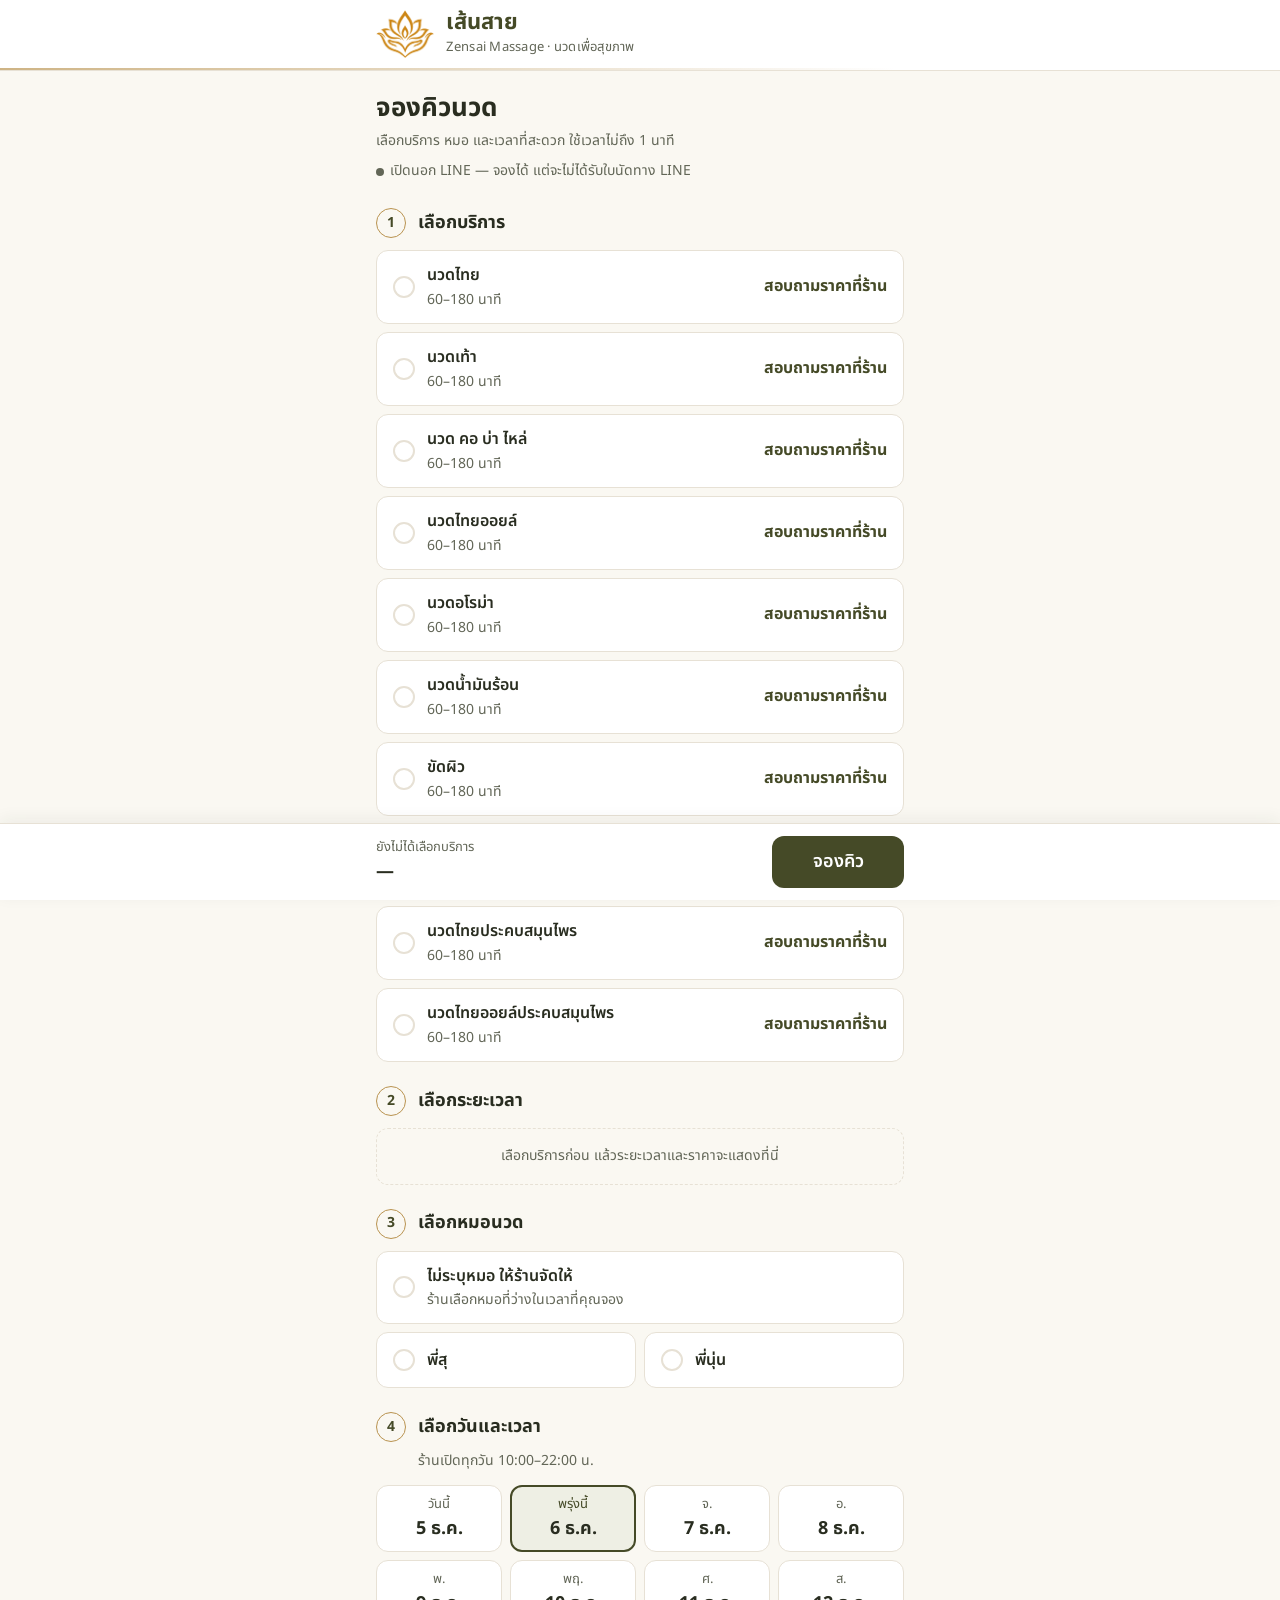
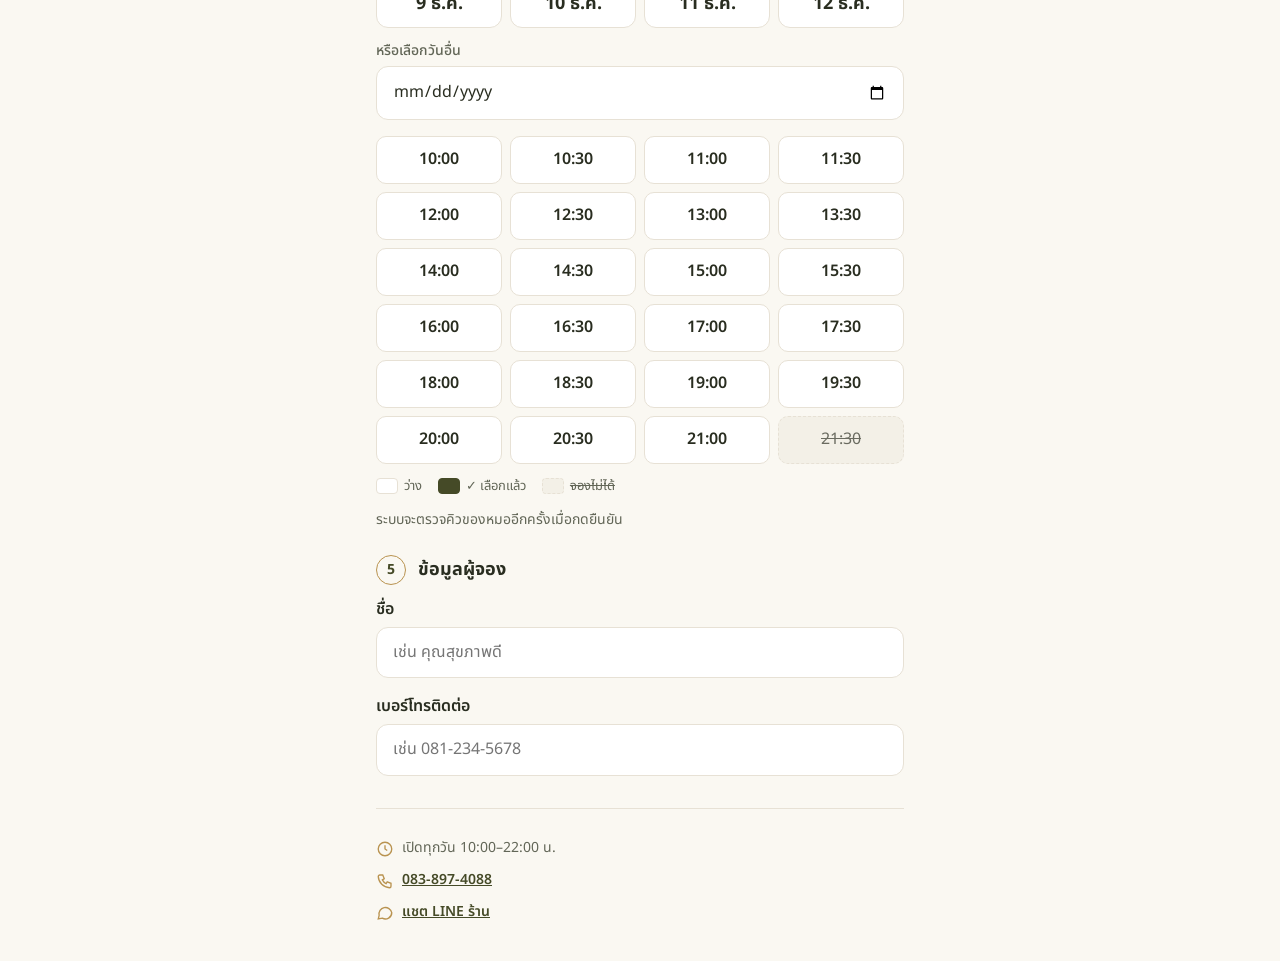
==== commit 1ae52d92: "Add files via upload" ====
--- a/booking.html
+++ b/booking.html
@@ -155,7 +155,7 @@
         <span><i class="sw sel"></i>✓ เลือกแล้ว</span>
         <span><i class="sw off"></i><s>จองไม่ได้</s></span>
       </div>
-      <p class="note">เวลาที่แสดงเป็นช่วงเวลาทำการ ระบบจะตรวจคิวของหมออีกครั้งเมื่อกดยืนยัน</p>
+      <p class="note" id="slotNote">เวลาที่แสดงเป็นช่วงเวลาทำการ ระบบจะตรวจคิวของหมออีกครั้งเมื่อกดยืนยัน</p>
       <p class="err" data-err="time" hidden>กรุณาเลือกเวลาเริ่ม</p>
     </section>
 
@@ -306,6 +306,7 @@
     SERVICES = FALLBACK_SERVICES.map(n => ({ id: '', name: n, durations: FALLBACK_DURATIONS.map(min => ({ min, price: 0 })) }));
   applyShopInfo();
   renderServices(); renderDoctors(); renderSlots();
+  loadBusy(S.date);
 }
 
 /* ================== render ================== */
@@ -332,7 +333,25 @@
 const ANY_DOCTOR = 'ให้ร้านจัดให้';
 let DOCTOR_OFF = {};
 let CHECKED_IN = { date: '', names: [] };
-let LEAVE = {};   // { "yyyy-mm-dd": [ชื่อหมอที่ลา] } จากแท็บ วันลา   // หมอที่เช็กอินวันนี้ (มาทำงานแม้ตรงกับวันหยุด)   // { ชื่อหมอ: [เลขวันหยุด 0=อา..6=ส] } จากคอลัมน์ "วันหยุด" ในชีตหมอ
+let LEAVE = {};
+let AVAIL_DOCS = [];   // หมอที่มาทำงานในวันที่เลือก
+const BUSY = {};       // { "yyyy-mm-dd": { busy: {หมอ: [[เริ่ม,จบ],...]}, buffer } | "loading" | "failed" }
+async function loadBusy(date, force){
+  if (!date) return;
+  if (force) delete BUSY[date];
+  if (BUSY[date]) { renderSlots(); return; }
+  BUSY[date] = 'loading'; renderSlots();
+  try{
+    const r = await fetch(GAS_URL, { method: 'POST', headers: { 'Content-Type': 'text/plain;charset=utf-8' }, body: JSON.stringify({ action: 'slots', date }) });
+    const res = await r.json();
+    if (!res.success) throw new Error(res.error);
+    BUSY[date] = { busy: res.busy || {}, buffer: Number(res.buffer) || 0 };
+  }catch(e){ console.warn('โหลดคิวว่างไม่ได้:', e); BUSY[date] = 'failed'; }
+  if (S.date === date) renderSlots();
+}
+function doctorFree(info, doc, start, dur){
+  return !(info.busy[doc] || []).some(([s, e]) => start < e + info.buffer && start + dur + info.buffer > s);
+}   // { "yyyy-mm-dd": [ชื่อหมอที่ลา] } จากแท็บ วันลา   // หมอที่เช็กอินวันนี้ (มาทำงานแม้ตรงกับวันหยุด)   // { ชื่อหมอ: [เลขวันหยุด 0=อา..6=ส] } จากคอลัมน์ "วันหยุด" ในชีตหมอ
 const DAY_TH = ['อาทิตย์','จันทร์','อังคาร','พุธ','พฤหัสบดี','ศุกร์','เสาร์'];
 function weekdayOf(iso){ const [y,m,d] = iso.split('-').map(Number); return new Date(y, m - 1, d).getDay(); }
 function renderDoctors(){
@@ -344,6 +363,7 @@
   const off = DOCTORS.filter(d => notInYet.includes(d) ||
     (((DOCTOR_OFF[d] || []).includes(wd) || onLeave.includes(d)) && !workingToday.includes(d)));
   const avail = DOCTORS.filter(d => !off.includes(d));
+  AVAIL_DOCS = avail;
   if (S.doctor && S.doctor !== ANY_DOCTOR && off.includes(S.doctor)){
     const why = notInYet.includes(S.doctor) ? 'ยังไม่ได้เข้างานวันนี้' : onLeave.includes(S.doctor) ? 'ลาวันที่เลือก' : 'หยุดวัน' + DAY_TH[wd];
     $('docOffNote').textContent = `${S.doctor} ${why} กรุณาเลือกหมอใหม่ หรือเลือก "ให้ร้านจัดให้"`;
@@ -377,18 +397,30 @@
   const now = new Date(), isToday = S.date === isoDate(now);
   const nowMin = now.getHours() * 60 + now.getMinutes();
   const last = toMin(CFG.closeTime) - dur, step = Number(CFG.slotStep) || 30;
-  let html = '', free = 0;
+  const info = BUSY[S.date];
+  const known = info && typeof info === 'object';
+  const specific = S.doctor && S.doctor !== ANY_DOCTOR;
+  let html = '', free = 0, full = 0;
   for (let m = toMin(CFG.openTime); m <= toMin(CFG.closeTime) - step; m += step){
     const t = fromMin(m);
-    const off = (isToday && m <= nowMin) || m > last;
-    if (!off) free++;
+    const closed = (isToday && m <= nowMin) || m > last;
+    const isFull = !closed && known && (specific ? !doctorFree(info, S.doctor, m, dur)
+                                                 : !AVAIL_DOCS.some(d => doctorFree(info, d, m, dur)));
+    const off = closed || isFull;
+    if (!off) free++; if (isFull) full++;
     if (off && S.time === t) S.time = null;
     html += `<label class="slot"><input type="radio" name="time" value="${t}" ${off ? 'disabled' : ''} ${S.time === t ? 'checked' : ''}
-      aria-label="${t} น.${off ? ' (จองไม่ได้)' : ''}"><span class="ck" aria-hidden="true">✓</span>${t}</label>`;
+      aria-label="${t} น.${isFull ? ' (คิวเต็ม)' : closed ? ' (จองไม่ได้)' : ''}"><span class="ck" aria-hidden="true">✓</span>${t}</label>`;
   }
   $('slotList').innerHTML = html;
   $('slotEmpty').hidden = free > 0;
-  $('slotEmpty').textContent = isToday ? 'วันนี้ไม่มีช่วงเวลาที่จองได้แล้ว กรุณาเลือกวันอื่น' : 'ไม่มีช่วงเวลาที่พอสำหรับระยะเวลานี้ กรุณาเลือกระยะเวลาที่สั้นลง';
+  const who = specific ? S.doctor : 'หมอทุกท่าน';
+  $('slotNote').textContent = (S.dur ? `นวด ${durLabel(dur)} ต้องเริ่มไม่เกิน ${fromMin(last)} น. เพื่อให้จบก่อนร้านปิด ${CFG.closeTime} น. ` : '')
+    + (info === 'loading' ? 'กำลังตรวจคิวว่าง…'
+       : known ? (full ? `ช่องที่ขีดฆ่าคือเวลาที่${who}ไม่ว่าง หรือเกินเวลาปิดร้าน` : '')
+       : 'ระบบจะตรวจคิวของหมออีกครั้งเมื่อกดยืนยัน');
+  $('slotEmpty').textContent = full ? `${specific ? S.doctor + ' ' : ''}คิวเต็มทั้งวันสำหรับระยะเวลานี้ ลองเลือก${specific ? 'หมอท่านอื่น "ให้ร้านจัดให้" หรือ' : ''}วันอื่น`
+    : isToday ? 'วันนี้ไม่มีช่วงเวลาที่จองได้แล้ว กรุณาเลือกวันอื่น' : 'ไม่มีช่วงเวลาที่พอสำหรับระยะเวลานี้ กรุณาเลือกระยะเวลาที่สั้นลง';
   updateBar();
 }
 function updateBar(){
@@ -404,9 +436,9 @@
   const t = e.target;
   if (t.name === 'service'){ S.service = SERVICES[Number(t.value)]; S.dur = S.service.durations.length === 1 ? S.service.durations[0] : null; renderDurations(); renderSlots(); showErr('service', false); }
   if (t.name === 'dur'){ S.dur = S.service.durations.find(d => d.min === Number(t.value)); renderSlots(); showErr('duration', false); }
-  if (t.name === 'doctor'){ S.doctor = t.value; showErr('doctor', false); }
-  if (t.name === 'date'){ S.date = t.value; $('otherDate').value = ''; renderSlots(); renderDoctors(); }
-  if (t.id === 'otherDate' && t.value){ S.date = t.value; document.querySelectorAll('input[name=date]').forEach(r => r.checked = (r.value === t.value)); renderSlots(); renderDoctors(); }
+  if (t.name === 'doctor'){ S.doctor = t.value; showErr('doctor', false); renderSlots(); }
+  if (t.name === 'date'){ S.date = t.value; $('otherDate').value = ''; renderDoctors(); loadBusy(S.date); }
+  if (t.id === 'otherDate' && t.value){ S.date = t.value; document.querySelectorAll('input[name=date]').forEach(r => r.checked = (r.value === t.value)); renderDoctors(); loadBusy(S.date); }
   if (t.name === 'time'){ S.time = t.value; showErr('time', false); updateBar(); }
 });
 ['customerName', 'customerPhone'].forEach(id => $(id).addEventListener('input', () => { showErr(id, false); $(id).classList.remove('invalid'); }));
@@ -518,6 +550,7 @@
       $('main').hidden = true; $('bottombar').hidden = true; $('doneView').hidden = false;
       window.scrollTo(0, 0);
     }else if (res.isOverlapping){
+      loadBusy(S.date, true);   // คิวเปลี่ยนระหว่างที่ลูกค้ากรอก: โหลดใหม่
       closeModal('reviewModal');
       $('overlapDoctorName').textContent = res.doctor || S.doctor;
       const list = $('overlapTimeList'); list.innerHTML = '';
@@ -528,6 +561,7 @@
         $('rvError').innerHTML = `<div><strong>${esc(res.error)}</strong><br>กด "แก้ไขข้อมูล" แล้วเลือกใหม่</div>`;
         $('rvError').hidden = false;
       } else if (res.noDoctorFree){
+        loadBusy(S.date, true);
         $('rvError').innerHTML = `<div><strong>เวลานี้หมอไม่ว่างทุกท่าน</strong><br>กรุณากด "แก้ไขข้อมูล" แล้วเลือกเวลาอื่น</div>`;
         $('rvError').hidden = false;
       } else showBookingError(res.error || 'ไม่ทราบสาเหตุ');
